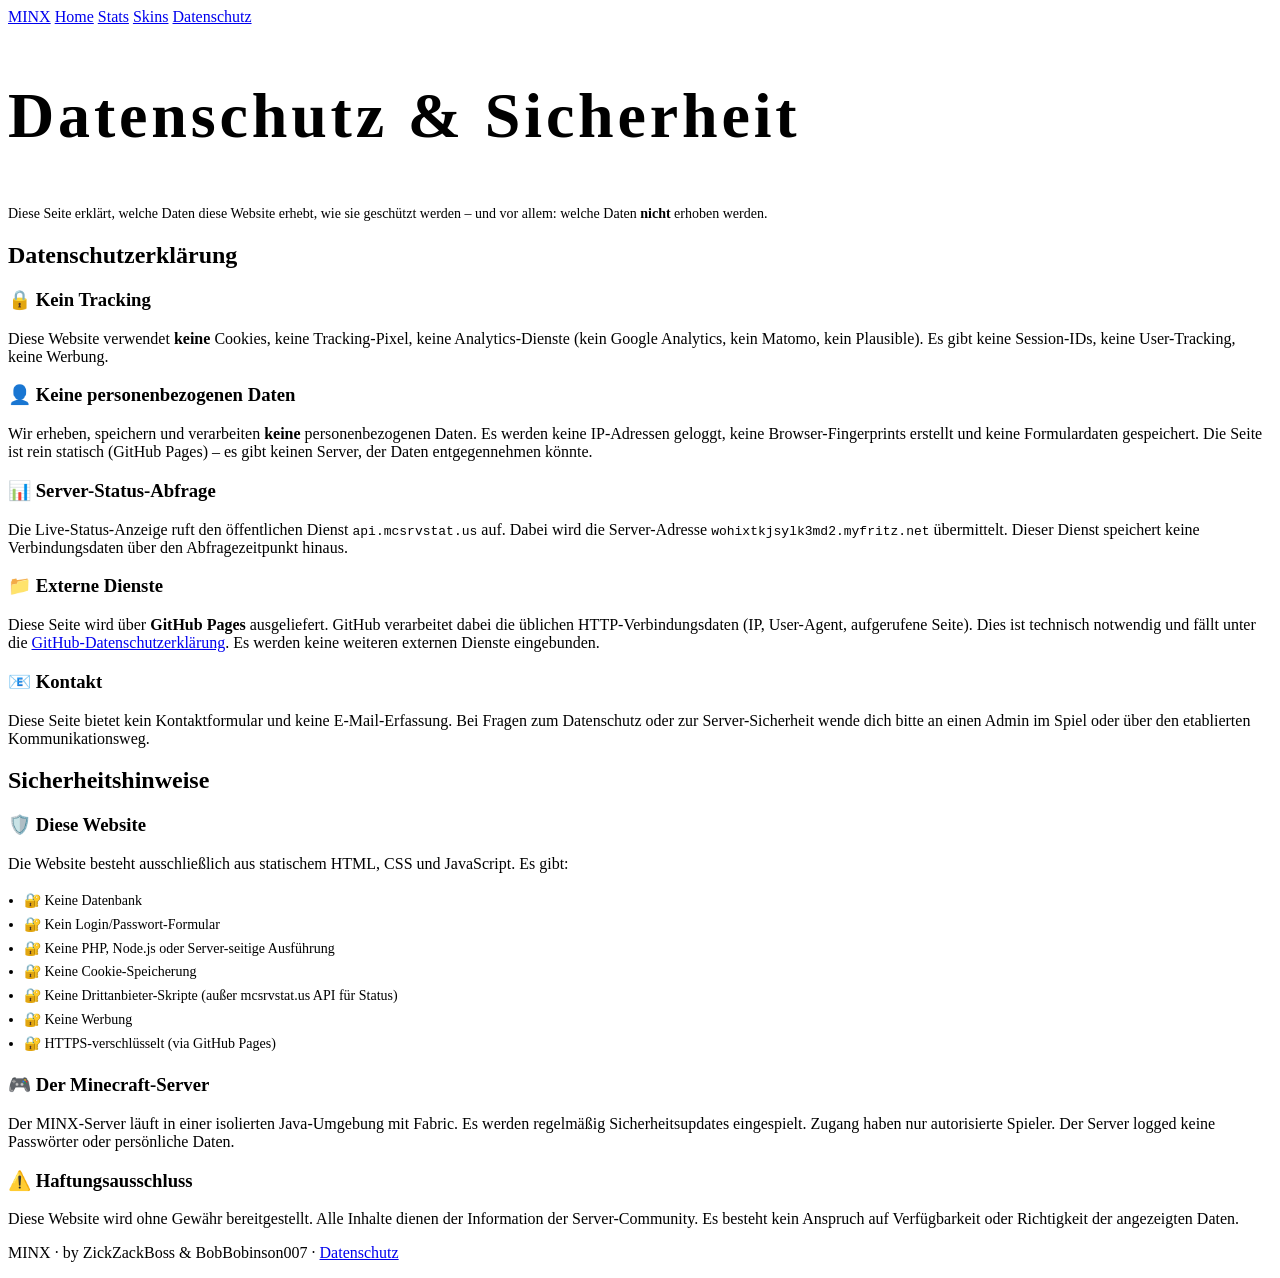
==== privacy/index.html @ 799dbb20 "fix: use folder structure for clean URLs" ====
<!DOCTYPE html>
<html lang="de">
<head>
  <meta charset="utf-8">
  <meta name="viewport" content="width=device-width, initial-scale=1">
  <title>Datenschutz — MINX</title>
  <meta name="description" content="MINX Minecraft Server – Datenschutzerklärung und Sicherheitshinweise.">
  <link rel="stylesheet" href="style.css">
  <link rel="icon" type="image/png" href="data:image/svg+xml,<svg xmlns='http://www.w3.org/2000/svg' viewBox='0 0 100 100'><text y='.9em' font-size='90' fill='white'>M</text></svg>">
</head>
<body>

<nav>
  <a href="/minx/" class="brand">MINX</a>
  <a href="/minx/">Home</a>
  <a href="/minx/stats/">Stats</a>
  <a href="/minx/skins/">Skins</a>
  <a href="/minx/privacy/" class="active">Datenschutz</a>
</nav>

<main>

  <section>
    <h1 style="font-size:clamp(36px,8vw,64px); letter-spacing:.06em;">Datenschutz &amp; Sicherheit</h1>
    <p class="text-muted" style="font-size:14px; margin-bottom:6px;">
      Diese Seite erklärt, welche Daten diese Website erhebt, wie sie geschützt
      werden – und vor allem: welche Daten <strong>nicht</strong> erhoben werden.
    </p>
  </section>

  <!-- ─── Privacy ─── -->
  <section>
    <h2>Datenschutzerklärung</h2>

    <div class="privacy-block">
      <h3>🔒 Kein Tracking</h3>
      <p>
        Diese Website verwendet <strong>keine</strong> Cookies, keine
        Tracking-Pixel, keine Analytics-Dienste (kein Google Analytics,
        kein Matomo, kein Plausible). Es gibt keine Session-IDs,
        keine User-Tracking, keine Werbung.
      </p>
    </div>

    <div class="privacy-block">
      <h3>👤 Keine personenbezogenen Daten</h3>
      <p>
        Wir erheben, speichern und verarbeiten <strong>keine</strong>
        personenbezogenen Daten. Es werden keine IP-Adressen geloggt,
        keine Browser-Fingerprints erstellt und keine Formulardaten
        gespeichert. Die Seite ist rein statisch (GitHub Pages) –
        es gibt keinen Server, der Daten entgegennehmen könnte.
      </p>
    </div>

    <div class="privacy-block">
      <h3>📊 Server-Status-Abfrage</h3>
      <p>
        Die Live-Status-Anzeige ruft den öffentlichen Dienst
        <code>api.mcsrvstat.us</code> auf. Dabei wird die Server-Adresse
        <code>wohixtkjsylk3md2.myfritz.net</code> übermittelt.
        Dieser Dienst speichert keine Verbindungsdaten über den
        Abfragezeitpunkt hinaus.
      </p>
    </div>

    <div class="privacy-block">
      <h3>📁 Externe Dienste</h3>
      <p>
        Diese Seite wird über <strong>GitHub Pages</strong> ausgeliefert.
        GitHub verarbeitet dabei die üblichen HTTP-Verbindungsdaten
        (IP, User-Agent, aufgerufene Seite). Dies ist technisch notwendig
        und fällt unter die
        <a href="https://docs.github.com/de/site-policy/privacy-policies" target="_blank" rel="noopener">GitHub-Datenschutzerklärung</a>.
        Es werden keine weiteren externen Dienste eingebunden.
      </p>
    </div>

    <div class="privacy-block">
      <h3>📧 Kontakt</h3>
      <p>
        Diese Seite bietet kein Kontaktformular und keine
        E-Mail-Erfassung. Bei Fragen zum Datenschutz oder zur
        Server-Sicherheit wende dich bitte an einen Admin im Spiel
        oder über den etablierten Kommunikationsweg.
      </p>
    </div>
  </section>

  <!-- ─── Security ─── -->
  <section>
    <h2>Sicherheitshinweise</h2>

    <div class="privacy-block">
      <h3>🛡️ Diese Website</h3>
      <p>
        Die Website besteht ausschließlich aus statischem HTML, CSS und
        JavaScript. Es gibt:
      </p>
      <ul style="color:var(--muted); font-size:14px; line-height:1.7; padding-left:16px;">
        <li>🔐 Keine Datenbank</li>
        <li>🔐 Kein Login/Passwort-Formular</li>
        <li>🔐 Keine PHP, Node.js oder Server-seitige Ausführung</li>
        <li>🔐 Keine Cookie-Speicherung</li>
        <li>🔐 Keine Drittanbieter-Skripte (außer mcsrvstat.us API für Status)</li>
        <li>🔐 Keine Werbung</li>
        <li>🔐 HTTPS-verschlüsselt (via GitHub Pages)</li>
      </ul>
    </div>

    <div class="privacy-block">
      <h3>🎮 Der Minecraft-Server</h3>
      <p>
        Der MINX-Server läuft in einer isolierten Java-Umgebung mit Fabric.
        Es werden regelmäßig Sicherheitsupdates eingespielt. Zugang
        haben nur autorisierte Spieler. Der Server logged keine
        Passwörter oder persönliche Daten.
      </p>
    </div>

    <div class="privacy-block">
      <h3>⚠️ Haftungsausschluss</h3>
      <p>
        Diese Website wird ohne Gewähr bereitgestellt. Alle Inhalte
        dienen der Information der Server-Community. Es besteht kein
        Anspruch auf Verfügbarkeit oder Richtigkeit der angezeigten
        Daten.
      </p>
    </div>
  </section>

</main>

<footer>
  <p>
    MINX · by ZickZackBoss &amp; BobBobinson007 ·
    <a href="/minx/privacy/">Datenschutz</a>
  </p>
</footer>

<script src="script.js"></script>
</body>
</html>
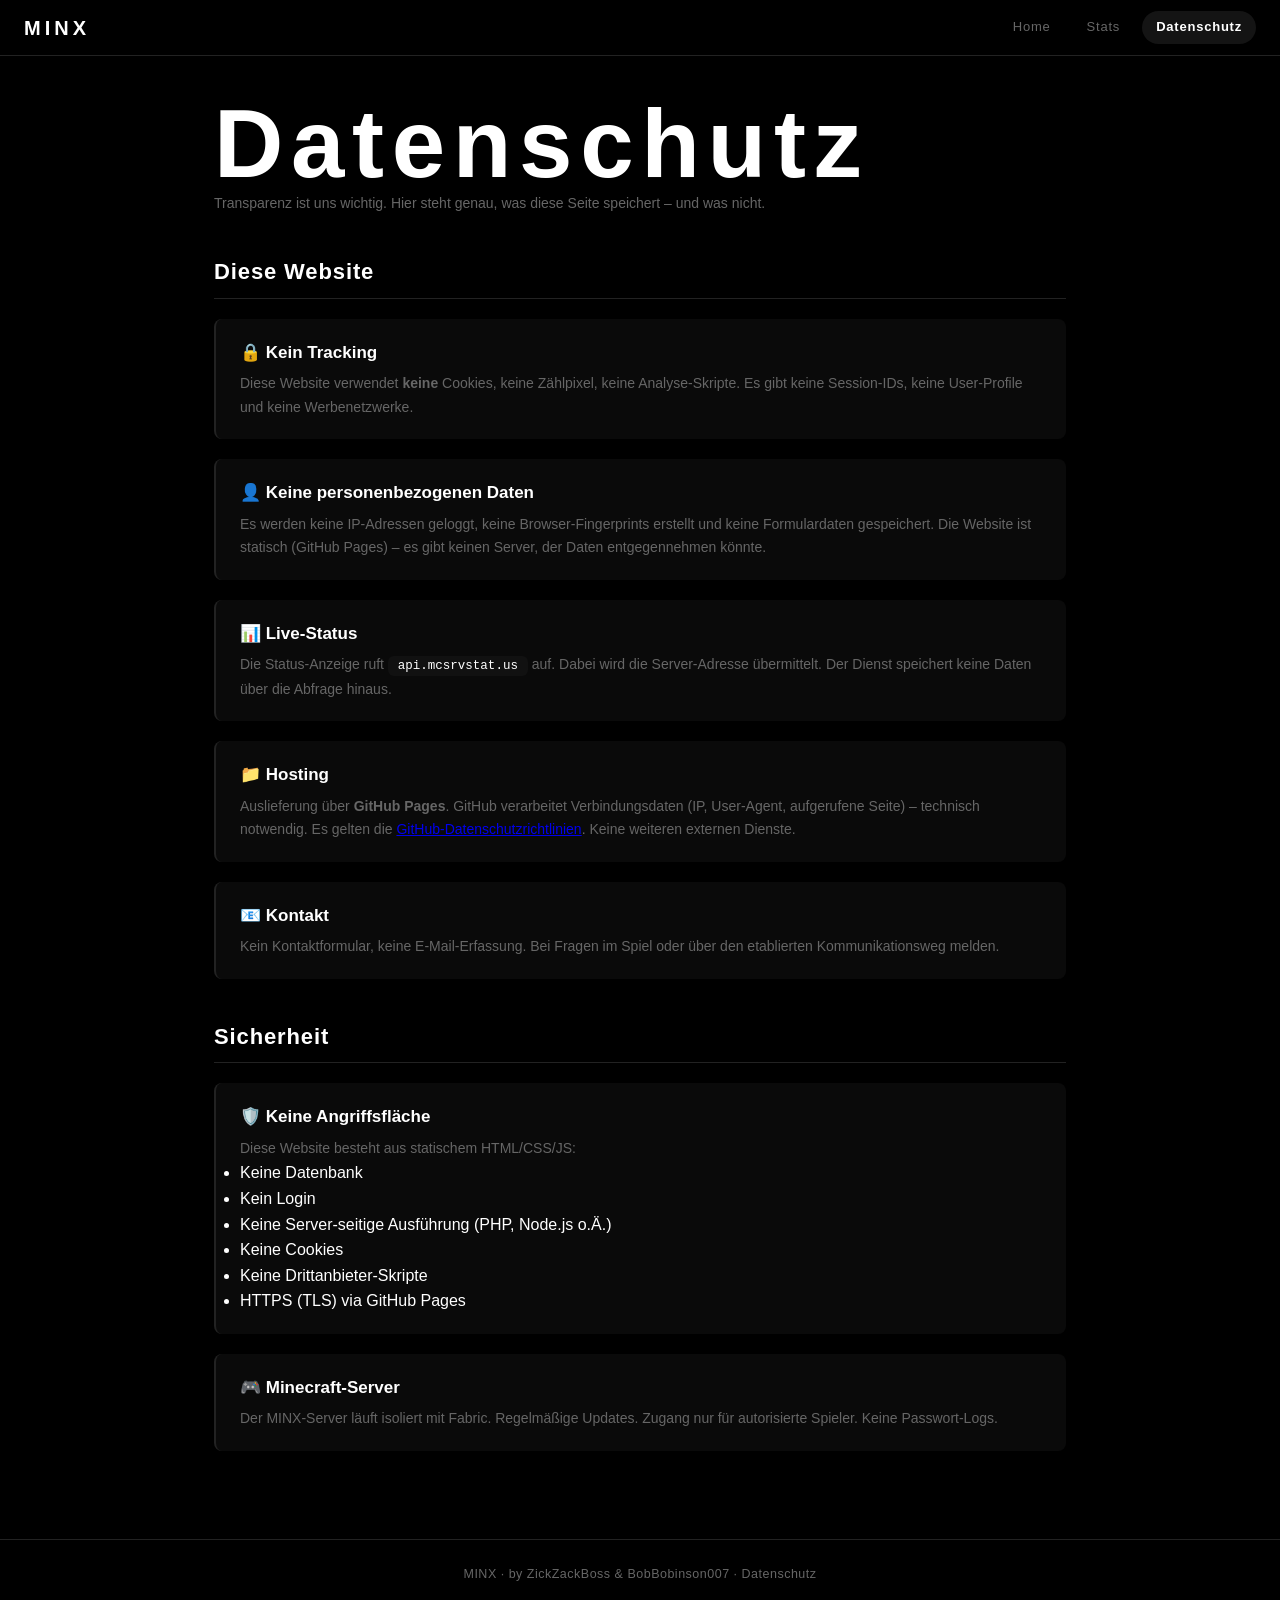
==== commit 611357bc: "refactor: remove skins, add achievements, more advertising - Skins page entfernt - Achievements aus " ====
--- a/privacy/index.html
+++ b/privacy/index.html
@@ -4,9 +4,9 @@
   <meta charset="utf-8">
   <meta name="viewport" content="width=device-width, initial-scale=1">
   <title>Datenschutz — MINX</title>
-  <meta name="description" content="MINX Minecraft Server – Datenschutzerklärung und Sicherheitshinweise.">
-  <link rel="stylesheet" href="style.css">
-  <link rel="icon" type="image/png" href="data:image/svg+xml,<svg xmlns='http://www.w3.org/2000/svg' viewBox='0 0 100 100'><text y='.9em' font-size='90' fill='white'>M</text></svg>">
+  <meta name="description" content="MINX Minecraft Server – Datenschutzerklärung. Kein Tracking, keine Cookies, keine Logs.">
+  <link rel="stylesheet" href="../style.css">
+  <link rel="icon" type="image/svg+xml" href="data:image/svg+xml,<svg xmlns='http://www.w3.org/2000/svg' viewBox='0 0 100 100'><text y='.9em' font-size='90' fill='white'>M</text></svg>">
 </head>
 <body>
 
@@ -14,117 +14,89 @@
   <a href="/minx/" class="brand">MINX</a>
   <a href="/minx/">Home</a>
   <a href="/minx/stats/">Stats</a>
-  <a href="/minx/skins/">Skins</a>
   <a href="/minx/privacy/" class="active">Datenschutz</a>
 </nav>
 
 <main>
 
   <section>
-    <h1 style="font-size:clamp(36px,8vw,64px); letter-spacing:.06em;">Datenschutz &amp; Sicherheit</h1>
-    <p class="text-muted" style="font-size:14px; margin-bottom:6px;">
-      Diese Seite erklärt, welche Daten diese Website erhebt, wie sie geschützt
-      werden – und vor allem: welche Daten <strong>nicht</strong> erhoben werden.
+    <h1>Datenschutz</h1>
+    <p class="text-muted" style="font-size:14px;">
+      Transparenz ist uns wichtig. Hier steht genau, was diese Seite speichert – und was nicht.
     </p>
   </section>
 
-  <!-- ─── Privacy ─── -->
   <section>
-    <h2>Datenschutzerklärung</h2>
+    <h2>Diese Website</h2>
 
     <div class="privacy-block">
       <h3>🔒 Kein Tracking</h3>
       <p>
-        Diese Website verwendet <strong>keine</strong> Cookies, keine
-        Tracking-Pixel, keine Analytics-Dienste (kein Google Analytics,
-        kein Matomo, kein Plausible). Es gibt keine Session-IDs,
-        keine User-Tracking, keine Werbung.
+        Diese Website verwendet <strong>keine</strong> Cookies, keine Zählpixel,
+        keine Analyse-Skripte. Es gibt keine Session-IDs, keine User-Profile
+        und keine Werbenetzwerke.
       </p>
     </div>
 
     <div class="privacy-block">
       <h3>👤 Keine personenbezogenen Daten</h3>
       <p>
-        Wir erheben, speichern und verarbeiten <strong>keine</strong>
-        personenbezogenen Daten. Es werden keine IP-Adressen geloggt,
-        keine Browser-Fingerprints erstellt und keine Formulardaten
-        gespeichert. Die Seite ist rein statisch (GitHub Pages) –
-        es gibt keinen Server, der Daten entgegennehmen könnte.
+        Es werden keine IP-Adressen geloggt, keine Browser-Fingerprints erstellt
+        und keine Formulardaten gespeichert. Die Website ist statisch (GitHub Pages)
+        – es gibt keinen Server, der Daten entgegennehmen könnte.
       </p>
     </div>
 
     <div class="privacy-block">
-      <h3>📊 Server-Status-Abfrage</h3>
+      <h3>📊 Live-Status</h3>
       <p>
-        Die Live-Status-Anzeige ruft den öffentlichen Dienst
-        <code>api.mcsrvstat.us</code> auf. Dabei wird die Server-Adresse
-        <code>wohixtkjsylk3md2.myfritz.net</code> übermittelt.
-        Dieser Dienst speichert keine Verbindungsdaten über den
-        Abfragezeitpunkt hinaus.
+        Die Status-Anzeige ruft <code>api.mcsrvstat.us</code> auf. Dabei wird
+        die Server-Adresse übermittelt. Der Dienst speichert keine Daten über
+        die Abfrage hinaus.
       </p>
     </div>
 
     <div class="privacy-block">
-      <h3>📁 Externe Dienste</h3>
+      <h3>📁 Hosting</h3>
       <p>
-        Diese Seite wird über <strong>GitHub Pages</strong> ausgeliefert.
-        GitHub verarbeitet dabei die üblichen HTTP-Verbindungsdaten
-        (IP, User-Agent, aufgerufene Seite). Dies ist technisch notwendig
-        und fällt unter die
-        <a href="https://docs.github.com/de/site-policy/privacy-policies" target="_blank" rel="noopener">GitHub-Datenschutzerklärung</a>.
-        Es werden keine weiteren externen Dienste eingebunden.
+        Auslieferung über <strong>GitHub Pages</strong>. GitHub verarbeitet
+        Verbindungsdaten (IP, User-Agent, aufgerufene Seite) – technisch
+        notwendig. Es gelten die
+        <a href="https://docs.github.com/de/site-policy/privacy-policies" target="_blank" rel="noopener">GitHub-Datenschutzrichtlinien</a>.
+        Keine weiteren externen Dienste.
       </p>
     </div>
 
     <div class="privacy-block">
       <h3>📧 Kontakt</h3>
       <p>
-        Diese Seite bietet kein Kontaktformular und keine
-        E-Mail-Erfassung. Bei Fragen zum Datenschutz oder zur
-        Server-Sicherheit wende dich bitte an einen Admin im Spiel
-        oder über den etablierten Kommunikationsweg.
+        Kein Kontaktformular, keine E-Mail-Erfassung. Bei Fragen im Spiel
+        oder über den etablierten Kommunikationsweg melden.
       </p>
     </div>
   </section>
 
-  <!-- ─── Security ─── -->
   <section>
-    <h2>Sicherheitshinweise</h2>
+    <h2>Sicherheit</h2>
 
     <div class="privacy-block">
-      <h3>🛡️ Diese Website</h3>
-      <p>
-        Die Website besteht ausschließlich aus statischem HTML, CSS und
-        JavaScript. Es gibt:
-      </p>
-      <ul style="color:var(--muted); font-size:14px; line-height:1.7; padding-left:16px;">
-        <li>🔐 Keine Datenbank</li>
-        <li>🔐 Kein Login/Passwort-Formular</li>
-        <li>🔐 Keine PHP, Node.js oder Server-seitige Ausführung</li>
-        <li>🔐 Keine Cookie-Speicherung</li>
-        <li>🔐 Keine Drittanbieter-Skripte (außer mcsrvstat.us API für Status)</li>
-        <li>🔐 Keine Werbung</li>
-        <li>🔐 HTTPS-verschlüsselt (via GitHub Pages)</li>
+      <h3>🛡️ Keine Angriffsfläche</h3>
+      <p>Diese Website besteht aus statischem HTML/CSS/JS:</p>
+      <ul>
+        <li>Keine Datenbank</li>
+        <li>Kein Login</li>
+        <li>Keine Server-seitige Ausführung (PHP, Node.js o.Ä.)</li>
+        <li>Keine Cookies</li>
+        <li>Keine Drittanbieter-Skripte</li>
+        <li>HTTPS (TLS) via GitHub Pages</li>
       </ul>
     </div>
 
     <div class="privacy-block">
-      <h3>🎮 Der Minecraft-Server</h3>
+      <h3>🎮 Minecraft-Server</h3>
       <p>
-        Der MINX-Server läuft in einer isolierten Java-Umgebung mit Fabric.
-        Es werden regelmäßig Sicherheitsupdates eingespielt. Zugang
-        haben nur autorisierte Spieler. Der Server logged keine
-        Passwörter oder persönliche Daten.
-      </p>
-    </div>
-
-    <div class="privacy-block">
-      <h3>⚠️ Haftungsausschluss</h3>
-      <p>
-        Diese Website wird ohne Gewähr bereitgestellt. Alle Inhalte
-        dienen der Information der Server-Community. Es besteht kein
-        Anspruch auf Verfügbarkeit oder Richtigkeit der angezeigten
-        Daten.
+        Der MINX-Server läuft isoliert mit Fabric. Regelmäßige Updates.
+        Zugang nur für autorisierte Spieler. Keine Passwort-Logs.
       </p>
     </div>
   </section>
@@ -138,6 +110,6 @@
   </p>
 </footer>
 
-<script src="script.js"></script>
+<script src="../script.js"></script>
 </body>
 </html>
--- a/style.css
+++ b/style.css
@@ -0,0 +1,405 @@
+/* ═══════════════════════════════════════════
+   MINX — Minecraft Server
+   Black & White Theme
+   ═══════════════════════════════════════════ */
+
+:root {
+  --bg:        #000000;
+  --fg:        #ffffff;
+  --muted:     #666666;
+  --line:      #222222;
+  --card-bg:   #0a0a0a;
+  --accent:    #ffffff;
+  --glow:      0 0 60px rgba(255,255,255,.03);
+  --font:      -apple-system,BlinkMacSystemFont,"Helvetica Neue",Arial,sans-serif;
+  --mono:      "SF Mono",ui-monospace,Menlo,Consolas,monospace;
+}
+
+* { box-sizing: border-box; margin: 0; padding: 0; }
+
+html { font-size: 16px; scroll-behavior: smooth; }
+
+body {
+  background: var(--bg);
+  color: var(--fg);
+  font-family: var(--font);
+  line-height: 1.6;
+  -webkit-font-smoothing: antialiased;
+  min-height: 100vh;
+  display: flex;
+  flex-direction: column;
+}
+
+/* ─── Navigation ─── */
+
+nav {
+  position: fixed;
+  top: 0; left: 0; right: 0;
+  z-index: 100;
+  background: rgba(0,0,0,.85);
+  backdrop-filter: blur(12px);
+  border-bottom: 1px solid var(--line);
+  padding: 0 24px;
+  height: 56px;
+  display: flex;
+  align-items: center;
+  gap: 8px;
+}
+
+nav .brand {
+  font-size: 20px;
+  font-weight: 800;
+  letter-spacing: .2em;
+  text-decoration: none;
+  color: var(--fg);
+  margin-right: auto;
+}
+
+nav .brand:hover { opacity: .7; }
+
+nav a:not(.brand) {
+  color: var(--muted);
+  text-decoration: none;
+  font-size: 13px;
+  letter-spacing: .06em;
+  padding: 6px 14px;
+  border-radius: 20px;
+  transition: all .15s;
+}
+
+nav a:not(.brand):hover {
+  color: var(--fg);
+  background: rgba(255,255,255,.06);
+}
+
+nav a.active {
+  color: var(--fg);
+  background: rgba(255,255,255,.08);
+  font-weight: 600;
+}
+
+/* ─── Layout ─── */
+
+main {
+  flex: 1;
+  padding: 96px 24px 48px;
+  max-width: 900px;
+  margin: 0 auto;
+}
+
+section { margin-bottom: 40px; }
+
+/* ─── Typography ─── */
+
+h1 {
+  font-size: clamp(48px,12vw,96px);
+  font-weight: 800;
+  letter-spacing: .08em;
+  line-height: 1;
+}
+
+h2 {
+  font-size: 22px;
+  font-weight: 700;
+  letter-spacing: .04em;
+  margin-bottom: 16px;
+  padding-bottom: 8px;
+  border-bottom: 1px solid var(--line);
+}
+
+h3 {
+  font-size: 17px;
+  font-weight: 600;
+  margin-bottom: 10px;
+}
+
+/* ─── Cards ─── */
+
+.card {
+  background: var(--card-bg);
+  border: 1px solid var(--line);
+  border-radius: 14px;
+  padding: 24px;
+  box-shadow: var(--glow);
+}
+
+.card-header {
+  font-size: 13px;
+  color: var(--muted);
+  letter-spacing: .08em;
+  text-transform: uppercase;
+  margin-bottom: 12px;
+}
+
+.row {
+  display: flex;
+  justify-content: space-between;
+  align-items: center;
+  padding: 10px 0;
+  border-bottom: 1px solid var(--line);
+  font-size: 14px;
+}
+
+.row:last-of-type { border-bottom: 0; }
+
+.row .k { color: var(--muted); }
+.row .v { font-weight: 600; }
+
+code {
+  font-family: var(--mono);
+  font-size: 13px;
+  background: #111;
+  padding: 3px 10px;
+  border-radius: 6px;
+  color: var(--fg);
+}
+
+/* ─── Buttons ─── */
+
+.btn {
+  display: inline-block;
+  padding: 10px 24px;
+  border: 1px solid var(--line);
+  border-radius: 8px;
+  background: transparent;
+  color: var(--fg);
+  font-size: 14px;
+  font-weight: 500;
+  text-decoration: none;
+  cursor: pointer;
+  transition: all .15s;
+}
+
+.btn:hover {
+  background: rgba(255,255,255,.06);
+  border-color: #444;
+}
+
+.btn-primary {
+  background: var(--fg);
+  color: var(--bg);
+  border-color: var(--fg);
+  font-weight: 700;
+}
+
+.btn-primary:hover {
+  background: #ddd;
+}
+
+/* ─── Hero ─── */
+
+.hero {
+  text-align: center;
+  padding: 60px 0 40px;
+  animation: fadeIn .8s ease both;
+}
+
+.hero h1 {
+  font-size: clamp(72px,20vw,160px);
+  letter-spacing: .14em;
+  margin-bottom: 4px;
+}
+
+.hero .subtitle {
+  color: var(--muted);
+  font-size: 16px;
+  letter-spacing: .18em;
+  text-transform: uppercase;
+  margin-bottom: 32px;
+}
+
+.hero p {
+  color: var(--muted);
+  font-size: 14px;
+  max-width: 520px;
+  margin: 0 auto 28px;
+  line-height: 1.7;
+}
+
+.hero .actions { display: flex; gap: 12px; justify-content: center; flex-wrap: wrap; }
+
+/* ─── Status Badge ─── */
+
+#server-status {
+  display: inline-flex;
+  align-items: center;
+  gap: 8px;
+  font-size: 13px;
+}
+
+#server-status .dot {
+  width: 10px; height: 10px;
+  border-radius: 50%;
+  background: #444;
+  transition: background .3s;
+}
+
+#server-status .dot.online { background: #fff; box-shadow: 0 0 12px rgba(255,255,255,.15); }
+#server-status .dot.offline { background: #444; }
+
+/* ─── Stats Grid ─── */
+
+.stats-grid {
+  display: grid;
+  grid-template-columns: repeat(auto-fill, minmax(240px, 1fr));
+  gap: 16px;
+}
+
+.stat-card {
+  background: var(--card-bg);
+  border: 1px solid var(--line);
+  border-radius: 14px;
+  padding: 20px;
+  text-align: center;
+}
+
+.stat-card .number {
+  font-size: 42px;
+  font-weight: 800;
+  letter-spacing: -.03em;
+  line-height: 1;
+}
+
+.stat-card .label {
+  font-size: 12px;
+  color: var(--muted);
+  letter-spacing: .08em;
+  text-transform: uppercase;
+  margin-top: 6px;
+}
+
+/* ─── Leaderboard ─── */
+
+.leaderboard { list-style: none; counter-reset: lb; }
+
+.leaderboard li {
+  counter-increment: lb;
+  display: flex;
+  align-items: center;
+  padding: 12px 16px;
+  border-bottom: 1px solid var(--line);
+  font-size: 14px;
+}
+
+.leaderboard li:first-child { border-top: 1px solid var(--line); }
+
+.leaderboard .rank {
+  width: 32px;
+  color: var(--muted);
+  text-align: center;
+  font-weight: 600;
+  font-size: 13px;
+}
+
+.leaderboard .rank::before {
+  content: counter(lb);
+}
+
+.leaderboard .rank.gold  { color: #fff; }
+.leaderboard .rank.silver { color: #bbb; }
+.leaderboard .rank.bronze { color: #999; }
+
+.leaderboard .name { flex: 1; font-weight: 600; }
+.leaderboard .score { color: var(--muted); font-size: 13px; }
+
+/* ─── Privacy / Security ─── */
+
+.privacy-block {
+  margin: 20px 0;
+  padding: 20px 24px;
+  border-left: 2px solid var(--line);
+  background: var(--card-bg);
+  border-radius: 8px;
+}
+
+.privacy-block h3 { margin-bottom: 6px; }
+.privacy-block p { color: var(--muted); font-size: 14px; line-height: 1.7; }
+.privacy-block code { font-size: 12.5px; }
+
+/* ─── Skins Gallery ─── */
+
+.skin-grid {
+  display: grid;
+  grid-template-columns: repeat(auto-fill, minmax(140px, 1fr));
+  gap: 12px;
+}
+
+.skin-item {
+  background: var(--card-bg);
+  border: 1px solid var(--line);
+  border-radius: 12px;
+  padding: 12px;
+  text-align: center;
+  aspect-ratio: 1;
+  display: flex;
+  align-items: center;
+  justify-content: center;
+  font-size: 11px;
+  color: var(--muted);
+  transition: all .15s;
+}
+
+.skin-item:hover {
+  border-color: #444;
+  box-shadow: 0 0 24px rgba(255,255,255,.04);
+}
+
+.skin-item .placeholder {
+  width: 64px; height: 64px;
+  background: #111;
+  border-radius: 8px;
+  display: flex;
+  align-items: center;
+  justify-content: center;
+  font-size: 28px;
+  margin-bottom: 8px;
+}
+
+/* ─── Footer ─── */
+
+footer {
+  border-top: 1px solid var(--line);
+  padding: 24px;
+  text-align: center;
+  font-size: 12.5px;
+  color: var(--muted);
+  letter-spacing: .04em;
+}
+
+footer a { color: var(--muted); text-decoration: none; }
+footer a:hover { color: var(--fg); }
+
+/* ─── Animations ─── */
+
+@keyframes fadeIn {
+  from { opacity: 0; transform: translateY(12px); }
+  to   { opacity: 1; transform: none; }
+}
+
+@keyframes pulse {
+  0%, 100% { opacity: 1; }
+  50% { opacity: .5; }
+}
+
+/* ─── Utilities ─── */
+
+.text-muted { color: var(--muted); }
+.text-center { text-align: center; }
+.mt-16 { margin-top: 16px; }
+.mb-16 { margin-bottom: 16px; }
+.gap-8 { gap: 8px; }
+.flex { display: flex; }
+.flex-col { flex-direction: column; }
+.items-center { align-items: center; }
+.justify-between { justify-content: space-between; }
+
+/* ─── Responsive ─── */
+
+@media (max-width: 600px) {
+  main { padding-left: 16px; padding-right: 16px; }
+  nav { padding: 0 12px; gap: 4px; }
+  nav a:not(.brand) { font-size: 11px; padding: 4px 10px; }
+  .hero h1 { font-size: clamp(48px,16vw,80px); }
+  .stats-grid { grid-template-columns: repeat(2, 1fr); }
+  .skin-grid { grid-template-columns: repeat(2, 1fr); }
+}
